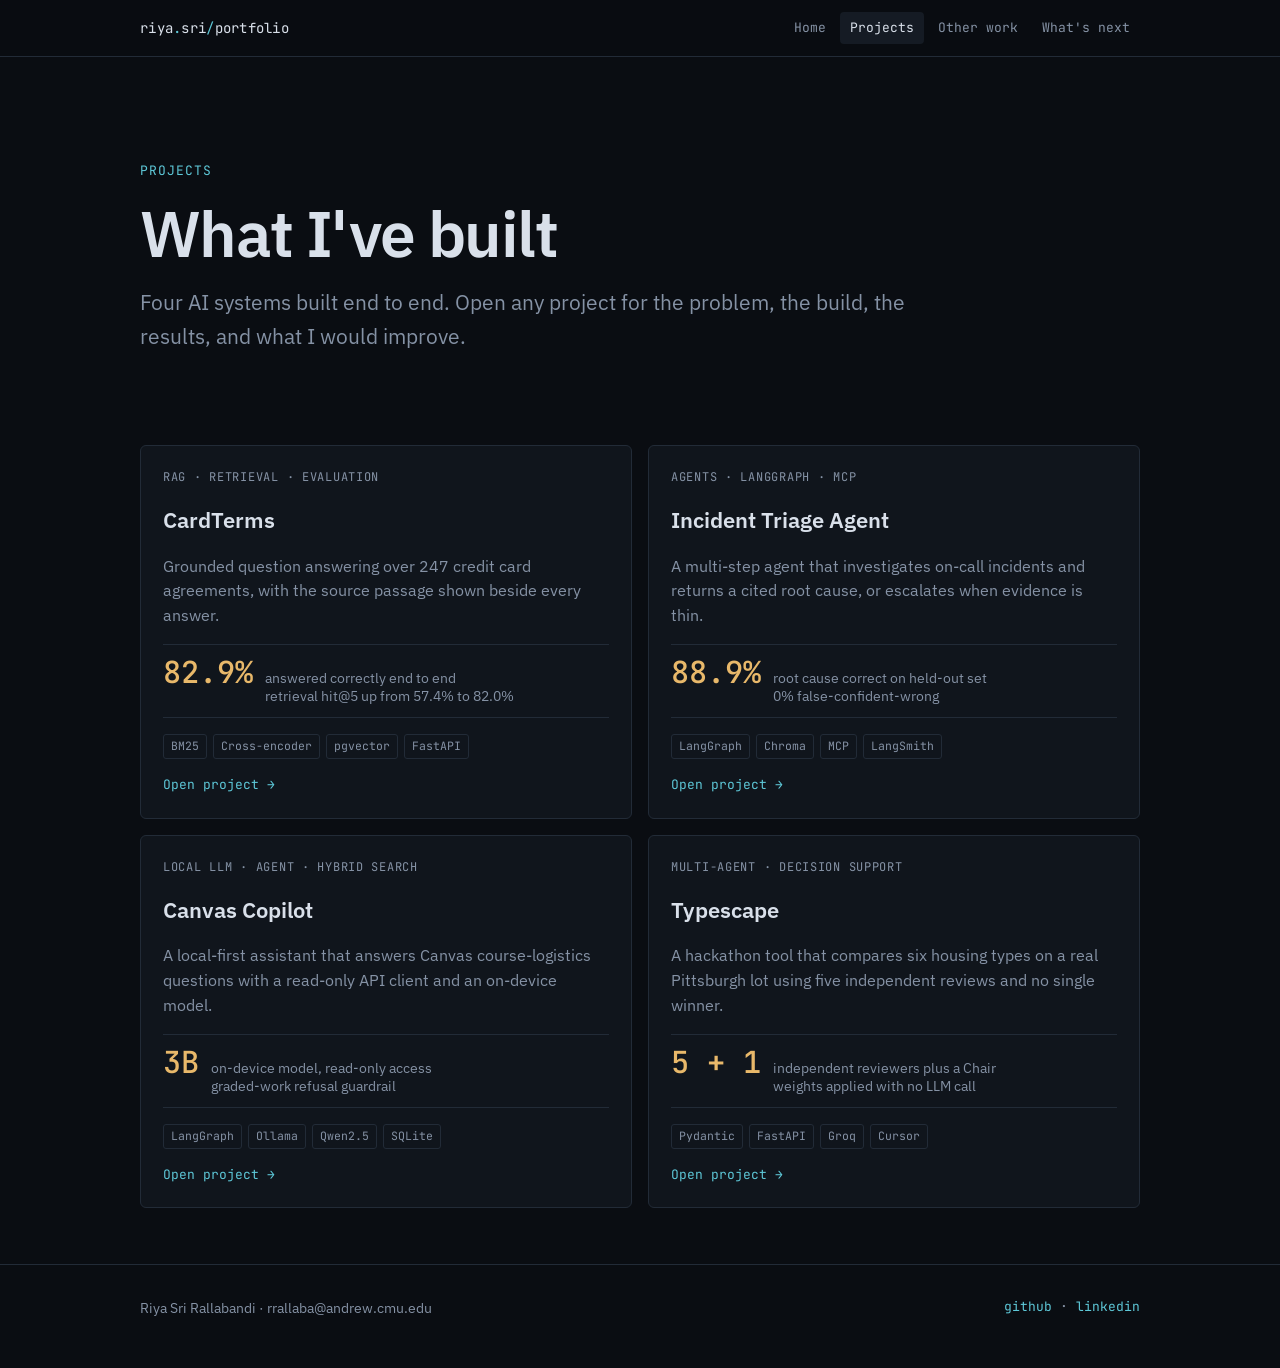
==== projects.html @ 61618014 "Add files via upload" ====
<!doctype html>
<html lang="en">
<head>
<meta charset="utf-8">
<meta name="viewport" content="width=device-width, initial-scale=1">
<title>Projects | Riya Sri Rallabandi</title>
<meta name="theme-color" content="#0a0d12">
<link rel="preconnect" href="https://fonts.googleapis.com">
<link rel="preconnect" href="https://fonts.gstatic.com" crossorigin>
<link rel="stylesheet" href="https://fonts.googleapis.com/css2?family=IBM+Plex+Sans:wght@400;500;600&family=JetBrains+Mono:wght@400;500&display=swap">
<link rel="stylesheet" href="assets/style.css">
</head>
<body>

<header class="bar">
  <div class="wrap">
    <a class="brand" href="index.html">riya<span>.</span>sri<span>/</span>portfolio</a>
    <nav class="nav" aria-label="Main">
      <a href="index.html">Home</a>
      <a href="projects.html" aria-current="page">Projects</a>
      <a href="other-work.html">Other work</a>
      <a href="whats-next.html">What's next</a>
    </nav>
  </div>
</header>

<main>
  <div class="wrap hero">
    <p class="eyebrow">Projects</p>
    <h1>What I've built</h1>
    <p class="lede">Four AI systems built end to end. Open any project for the problem, the build, the results, and what I would improve.</p>
  </div>

  <section style="border-top:0; padding-top:0">
    <div class="wrap">
      <div class="projects">

        <a class="card" href="projects/cardterms.html">
          <span class="kind">RAG · Retrieval · Evaluation</span>
          <h3>CardTerms</h3>
          <p>Grounded question answering over 247 credit card agreements, with the source passage shown beside every answer.</p>
          <div class="readout"><span class="num">82.9%</span><span class="cap">answered correctly end to end<br>retrieval hit@5 up from 57.4% to 82.0%</span></div>
          <div class="stack"><span class="chip">BM25</span><span class="chip">Cross-encoder</span><span class="chip">pgvector</span><span class="chip">FastAPI</span></div>
          <span class="go">Open project →</span>
        </a>

        <a class="card" href="projects/incident-triage-agent.html">
          <span class="kind">Agents · LangGraph · MCP</span>
          <h3>Incident Triage Agent</h3>
          <p>A multi-step agent that investigates on-call incidents and returns a cited root cause, or escalates when evidence is thin.</p>
          <div class="readout"><span class="num">88.9%</span><span class="cap">root cause correct on held-out set<br>0% false-confident-wrong</span></div>
          <div class="stack"><span class="chip">LangGraph</span><span class="chip">Chroma</span><span class="chip">MCP</span><span class="chip">LangSmith</span></div>
          <span class="go">Open project →</span>
        </a>

        <a class="card" href="projects/canvas-copilot.html">
          <span class="kind">Local LLM · Agent · Hybrid search</span>
          <h3>Canvas Copilot</h3>
          <p>A local-first assistant that answers Canvas course-logistics questions with a read-only API client and an on-device model.</p>
          <div class="readout"><span class="num">3B</span><span class="cap">on-device model, read-only access<br>graded-work refusal guardrail</span></div>
          <div class="stack"><span class="chip">LangGraph</span><span class="chip">Ollama</span><span class="chip">Qwen2.5</span><span class="chip">SQLite</span></div>
          <span class="go">Open project →</span>
        </a>

        <a class="card" href="projects/typescape.html">
          <span class="kind">Multi-agent · Decision support</span>
          <h3>Typescape</h3>
          <p>A hackathon tool that compares six housing types on a real Pittsburgh lot using five independent reviews and no single winner.</p>
          <div class="readout"><span class="num">5 + 1</span><span class="cap">independent reviewers plus a Chair<br>weights applied with no LLM call</span></div>
          <div class="stack"><span class="chip">Pydantic</span><span class="chip">FastAPI</span><span class="chip">Groq</span><span class="chip">Cursor</span></div>
          <span class="go">Open project →</span>
        </a>

      </div>
    </div>
  </section>
</main>

<footer>
  <div class="wrap">
    <span>Riya Sri Rallabandi · rrallaba@andrew.cmu.edu</span>
    <span class="mono"><a href="https://github.com/RiyaSriRallabandi" target="_blank" rel="noopener">github</a> · <a href="https://www.linkedin.com/in/riya-sri-rallabandi" target="_blank" rel="noopener">linkedin</a></span>
  </div>
</footer>

</body>
</html>
---- assets/style.css ----
/* Layout concept: one dark, instrument-panel style site. A narrow top bar, a left-aligned hero,
   and project "readouts" that lead with the measured number. Mono is used for data and labels only. */
:root {
  --bg: #0a0d12;
  --surface: #10151c;
  --surface-2: #151b24;
  --line: #222b37;
  --text: #d9e0ea;
  --muted: #8592a5;
  --accent: #5ec8d8;
  --accent-dim: #1b3a42;
  --signal: #e8b86a;
  --font-body: "IBM Plex Sans", system-ui, -apple-system, "Segoe UI", sans-serif;
  --font-mono: "JetBrains Mono", ui-monospace, "SF Mono", Menlo, Consolas, monospace;
  color-scheme: dark;
}

* { box-sizing: border-box; }
html { scroll-behavior: smooth; }
body {
  margin: 0;
  background: var(--bg);
  color: var(--text);
  font-family: var(--font-body);
  font-size: 17px;
  line-height: 1.6;
  -webkit-font-smoothing: antialiased;
}
a { color: var(--accent); text-decoration: none; }
a:hover { text-decoration: underline; text-underline-offset: 3px; }
:focus-visible { outline: 2px solid var(--accent); outline-offset: 3px; border-radius: 2px; }
::selection { background: var(--accent-dim); color: #fff; }

.wrap {
  width: 100%;
  max-width: 1040px;
  margin-inline: auto;
  padding-inline: max(20px, env(safe-area-inset-left, 0px));
}

/* Top bar */
.bar {
  position: sticky; top: 0; z-index: 20;
  background: rgb(10 13 18 / 0.88);
  backdrop-filter: blur(10px);
  border-bottom: 1px solid var(--line);
}
.bar .wrap { display: flex; align-items: center; justify-content: space-between; gap: 16px; min-height: 56px; flex-wrap: wrap; }
.brand { font-family: var(--font-mono); font-size: 14px; color: var(--text); letter-spacing: 0.02em; }
.brand span { color: var(--accent); }
.nav { display: flex; gap: 4px; flex-wrap: wrap; }
.nav a {
  font-family: var(--font-mono); font-size: 13px; color: var(--muted);
  padding: 6px 10px; border-radius: 4px;
}
.nav a:hover, .nav a[aria-current="page"] { color: var(--text); background: var(--surface-2); text-decoration: none; }

/* Hero */
.hero { padding-block: clamp(48px, 9vw, 104px) clamp(36px, 6vw, 64px); }
.eyebrow { font-family: var(--font-mono); font-size: 13px; color: var(--accent); letter-spacing: 0.08em; text-transform: uppercase; margin: 0 0 18px; }
h1 {
  font-size: clamp(2.3rem, 6.4vw, 4rem);
  line-height: 1.04; letter-spacing: -0.025em; font-weight: 600;
  margin: 0 0 20px; text-wrap: balance;
}
.lede { font-size: clamp(1.1rem, 2.2vw, 1.3rem); color: var(--muted); max-width: 40em; margin: 0 0 28px; text-wrap: pretty; }
.lede b { color: var(--text); font-weight: 500; }
.links { display: flex; flex-wrap: wrap; gap: 10px; }
.btn {
  font-family: var(--font-mono); font-size: 13px;
  display: inline-flex; align-items: center; gap: 8px;
  padding: 9px 14px; border: 1px solid var(--line); border-radius: 4px;
  color: var(--text); background: var(--surface);
}
.btn:hover { border-color: var(--accent); text-decoration: none; }
.btn.primary { background: var(--accent); border-color: var(--accent); color: #06161a; font-weight: 500; }
.btn.primary:hover { filter: brightness(1.08); }

/* Draft marker for content still to be supplied */
.draft {
  border: 1px dashed #4a4130; background: rgb(232 184 106 / 0.06);
  color: var(--signal); font-family: var(--font-mono); font-size: 12.5px;
  padding: 10px 14px; border-radius: 4px; margin: 0 0 24px; max-width: 46em;
}

/* Sections */
section { padding-block: clamp(32px, 5vw, 56px); border-top: 1px solid var(--line); }
.label { font-family: var(--font-mono); font-size: 12.5px; color: var(--muted); letter-spacing: 0.1em; text-transform: uppercase; margin: 0 0 8px; }
h2 { font-size: clamp(1.5rem, 3.4vw, 2rem); letter-spacing: -0.015em; line-height: 1.2; font-weight: 600; margin: 0 0 28px; text-wrap: balance; }
h3 { font-size: 1.15rem; font-weight: 600; margin: 0 0 6px; }

/* Principles */
.principles { display: grid; grid-template-columns: repeat(3, minmax(0, 1fr)); gap: 28px; }
.principles p { margin: 0; color: var(--muted); font-size: 15.5px; }
.principles h3 { color: var(--text); }
.principles .tag { font-family: var(--font-mono); font-size: 12px; color: var(--accent); display: block; margin-bottom: 8px; }

/* Project cards */
.projects { display: grid; grid-template-columns: repeat(2, minmax(0, 1fr)); gap: 16px; }
.card {
  display: flex; flex-direction: column; gap: 16px; min-width: 0;
  background: var(--surface); border: 1px solid var(--line); border-radius: 6px;
  padding: 22px; color: var(--text);
  transition: border-color 0.15s, transform 0.15s;
}
.card:hover { border-color: var(--accent); text-decoration: none; transform: translateY(-2px); }
.card .kind { font-family: var(--font-mono); font-size: 12px; color: var(--muted); letter-spacing: 0.06em; text-transform: uppercase; }
.card h3 { font-size: 1.35rem; margin: 0; }
.card p { margin: 0; color: var(--muted); font-size: 15.5px; }
.readout { display: flex; align-items: baseline; gap: 12px; padding-block: 12px; border-block: 1px solid var(--line); }
.readout .num { font-family: var(--font-mono); font-size: 1.9rem; font-weight: 500; color: var(--signal); font-variant-numeric: tabular-nums; line-height: 1; }
.readout .cap { font-size: 13.5px; color: var(--muted); line-height: 1.35; }
.stack { display: flex; flex-wrap: wrap; gap: 6px; margin-top: auto; }
.chip { font-family: var(--font-mono); font-size: 11.5px; color: var(--muted); border: 1px solid var(--line); border-radius: 3px; padding: 2px 7px; }
.go { font-family: var(--font-mono); font-size: 13px; color: var(--accent); }

/* Secondary rows */
.rows { display: grid; gap: 12px; }
.row {
  display: flex; justify-content: space-between; gap: 16px; align-items: center; flex-wrap: wrap;
  padding: 16px 20px; border: 1px solid var(--line); border-radius: 6px; background: var(--surface); color: var(--text);
}
.row:hover { border-color: var(--accent); text-decoration: none; }
.row p { margin: 0; color: var(--muted); font-size: 15px; }

/* Project / stub pages */
.crumb { font-family: var(--font-mono); font-size: 13px; color: var(--muted); margin: 0 0 16px; }
.outline { list-style: none; padding: 0; margin: 0; display: grid; gap: 10px; counter-reset: s; }
.outline li { padding: 14px 18px; border: 1px solid var(--line); border-radius: 6px; background: var(--surface); }
.outline li b { display: block; font-weight: 500; }
.outline li span { color: var(--muted); font-size: 15px; }

footer { border-top: 1px solid var(--line); padding-block: 32px 48px; color: var(--muted); font-size: 14px; }
footer .wrap { display: flex; flex-wrap: wrap; gap: 12px 24px; justify-content: space-between; }
footer .mono { font-family: var(--font-mono); font-size: 13px; }

@media (max-width: 760px) {
  .principles, .projects { grid-template-columns: 1fr; }
  body { font-size: 16px; }
}
@media (prefers-reduced-motion: reduce) {
  html { scroll-behavior: auto; }
  .card { transition: none; }
  .card:hover { transform: none; }
}

/* Home: intro, photo, two-column text sections */
.intro { display: grid; grid-template-columns: minmax(0, 1fr) 280px; gap: 48px; align-items: center; }
.intro .lede { margin-bottom: 24px; }
.photo {
  position: relative; width: 100%; max-width: 280px; aspect-ratio: 1 / 1; justify-self: end;
  border: 1px solid var(--line); border-radius: 6px; overflow: hidden; background: var(--surface-2);
}
.photo img { position: absolute; inset: 0; width: 100%; height: 100%; object-fit: cover; }
.photo .initials {
  position: absolute; inset: 0; display: grid; place-items: center;
  font-family: var(--font-mono); font-size: 3.2rem; color: var(--accent-dim);
}
.two-col { display: grid; grid-template-columns: 240px minmax(0, 1fr); gap: 48px; }
.two-col h2 { margin-bottom: 0; }
.prose p { margin: 0 0 18px; max-width: 40em; text-wrap: pretty; }
.prose p:last-child { margin-bottom: 0; }
.edu-list { display: grid; gap: 24px; }
.edu-head { display: flex; justify-content: space-between; gap: 8px 16px; flex-wrap: wrap; align-items: baseline; }
.edu .dates { font-family: var(--font-mono); font-size: 13px; color: var(--muted); }
.edu p { margin: 4px 0 0; color: var(--muted); }
.edu .meta { font-family: var(--font-mono); font-size: 13px; color: var(--signal); margin-top: 8px; }
.pointer { display: flex; align-items: center; justify-content: space-between; gap: 16px; flex-wrap: wrap; }
.pointer p { margin: 0; font-size: 1.15rem; }

@media (max-width: 760px) {
  .intro { grid-template-columns: 1fr; gap: 28px; }
  .photo { justify-self: start; max-width: 200px; order: -1; }
  .two-col { grid-template-columns: 1fr; gap: 16px; }
}
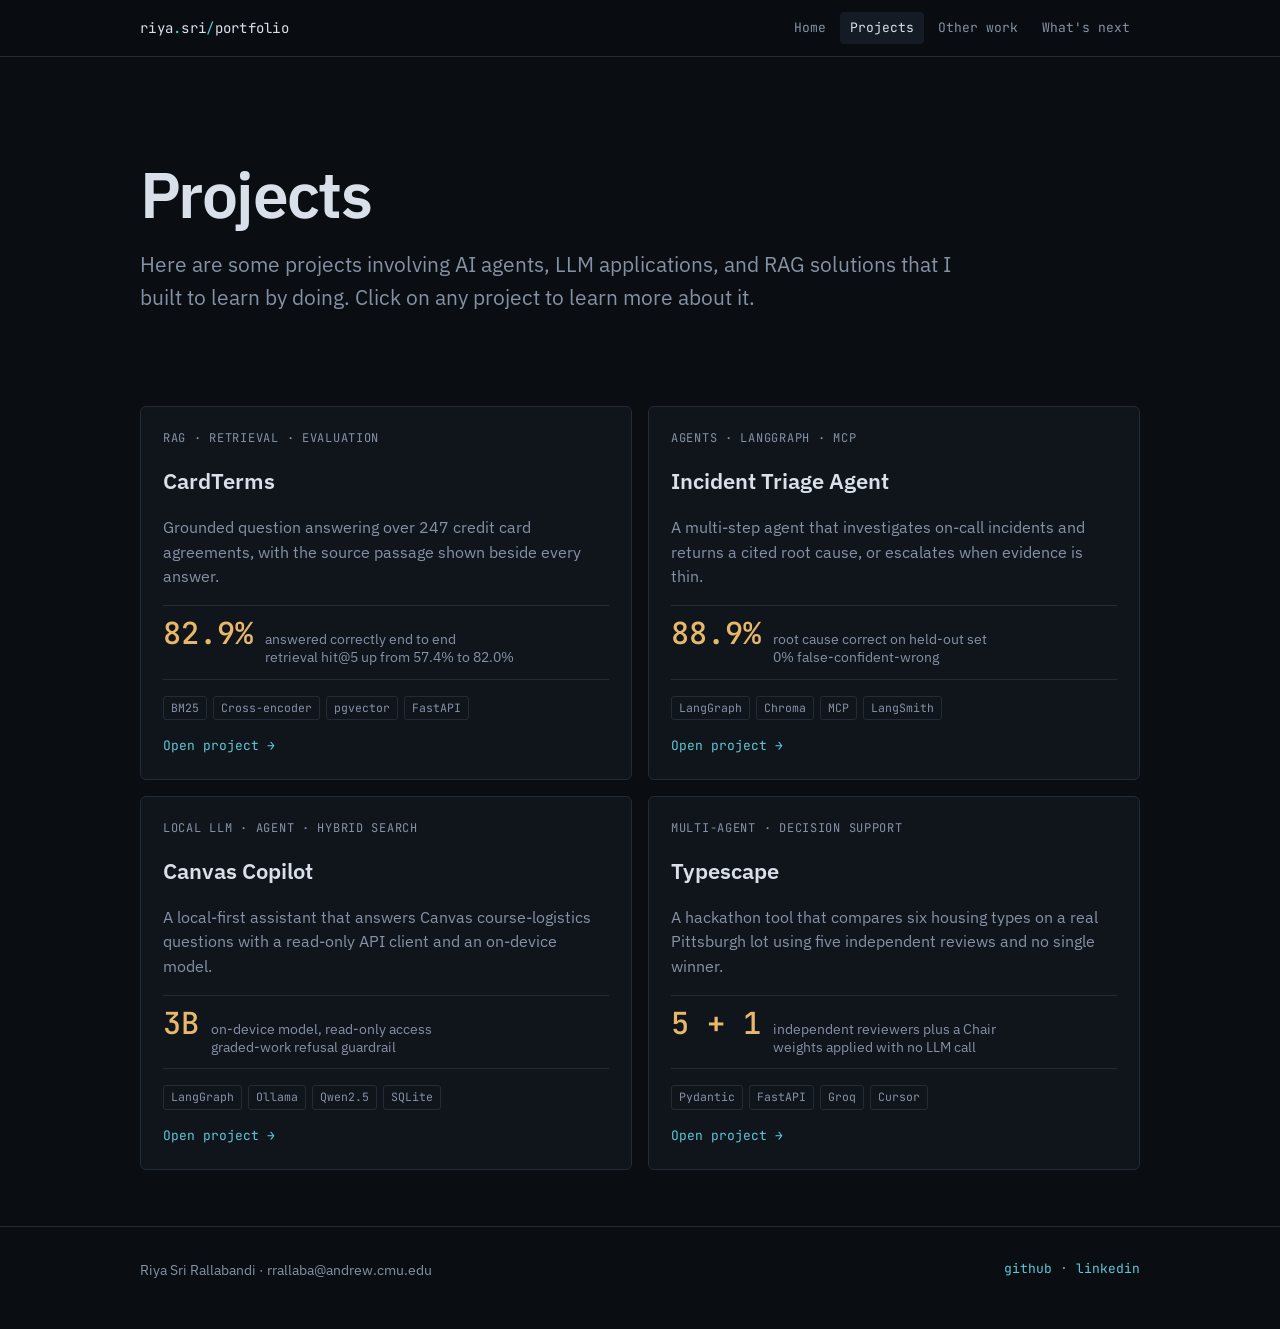
==== commit c48b0f27: "Add CardTerms project page" ====
--- a/projects.html
+++ b/projects.html
@@ -26,9 +26,8 @@
 
 <main>
   <div class="wrap hero">
-    <p class="eyebrow">Projects</p>
-    <h1>What I've built</h1>
-    <p class="lede">Four AI systems built end to end. Open any project for the problem, the build, the results, and what I would improve.</p>
+    <h1>Projects</h1>
+    <p class="lede">Here are some projects involving AI agents, LLM applications, and RAG solutions that I built to learn by doing. Click on any project to learn more about it.</p>
   </div>
 
   <section style="border-top:0; padding-top:0">
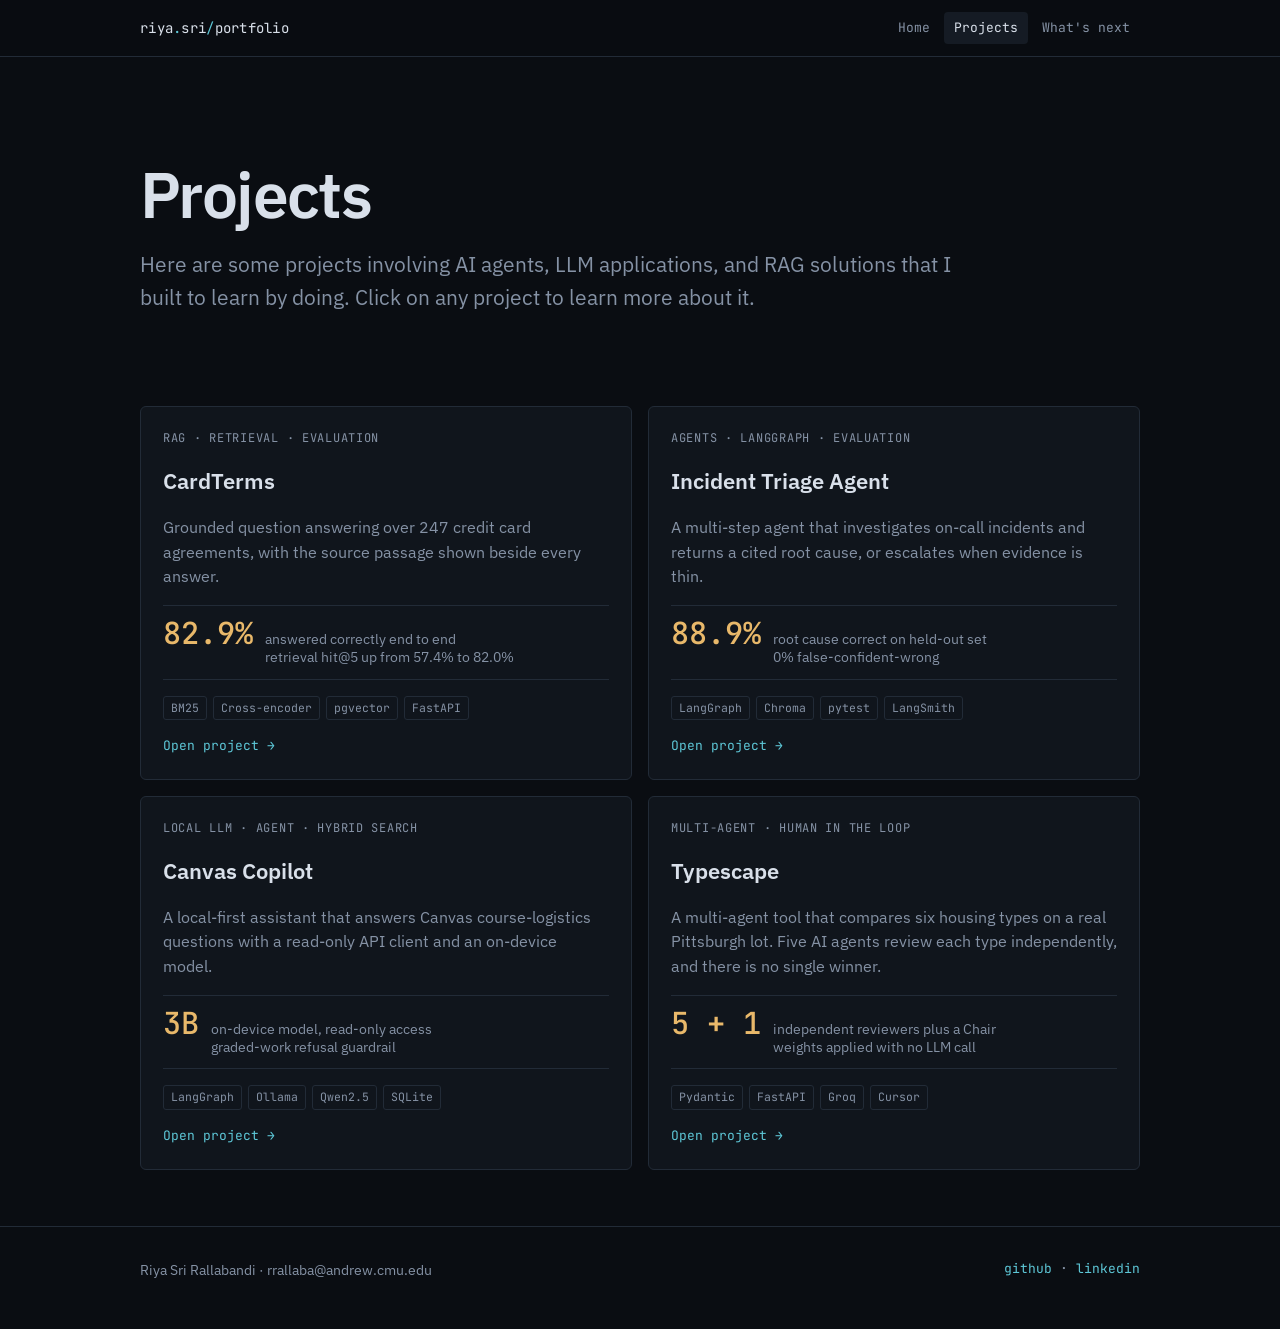
==== commit 7e80a97e: "Add Future Projects page" ====
--- a/projects.html
+++ b/projects.html
@@ -18,7 +18,6 @@
     <nav class="nav" aria-label="Main">
       <a href="index.html">Home</a>
       <a href="projects.html" aria-current="page">Projects</a>
-      <a href="other-work.html">Other work</a>
       <a href="whats-next.html">What's next</a>
     </nav>
   </div>
@@ -44,11 +43,11 @@
         </a>
 
         <a class="card" href="projects/incident-triage-agent.html">
-          <span class="kind">Agents · LangGraph · MCP</span>
+          <span class="kind">Agents · LangGraph · Evaluation</span>
           <h3>Incident Triage Agent</h3>
           <p>A multi-step agent that investigates on-call incidents and returns a cited root cause, or escalates when evidence is thin.</p>
           <div class="readout"><span class="num">88.9%</span><span class="cap">root cause correct on held-out set<br>0% false-confident-wrong</span></div>
-          <div class="stack"><span class="chip">LangGraph</span><span class="chip">Chroma</span><span class="chip">MCP</span><span class="chip">LangSmith</span></div>
+          <div class="stack"><span class="chip">LangGraph</span><span class="chip">Chroma</span><span class="chip">pytest</span><span class="chip">LangSmith</span></div>
           <span class="go">Open project →</span>
         </a>
 
@@ -62,9 +61,9 @@
         </a>
 
         <a class="card" href="projects/typescape.html">
-          <span class="kind">Multi-agent · Decision support</span>
+          <span class="kind">Multi-agent · Human in the loop</span>
           <h3>Typescape</h3>
-          <p>A hackathon tool that compares six housing types on a real Pittsburgh lot using five independent reviews and no single winner.</p>
+          <p>A multi-agent tool that compares six housing types on a real Pittsburgh lot. Five AI agents review each type independently, and there is no single winner.</p>
           <div class="readout"><span class="num">5 + 1</span><span class="cap">independent reviewers plus a Chair<br>weights applied with no LLM call</span></div>
           <div class="stack"><span class="chip">Pydantic</span><span class="chip">FastAPI</span><span class="chip">Groq</span><span class="chip">Cursor</span></div>
           <span class="go">Open project →</span>
--- a/assets/style.css
+++ b/assets/style.css
@@ -173,3 +173,15 @@
   .photo { justify-self: start; max-width: 200px; order: -1; }
   .two-col { grid-template-columns: 1fr; gap: 16px; }
 }
+
+/* Education entries: a fixed logo column keeps both text blocks aligned */
+.edu { display: grid; grid-template-columns: 100px minmax(0, 1fr); gap: 16px; align-items: start; }
+.edu-logo { width: 64px; height: 64px; justify-self: center; border-radius: 6px; object-fit: contain; }
+.edu-logo.uci { width: 100px; height: 100px; }
+.edu-text { min-width: 0; }
+
+@media (max-width: 760px) {
+  .edu { grid-template-columns: 72px minmax(0, 1fr); }
+  .edu-logo { width: 48px; height: 48px; }
+  .edu-logo.uci { width: 72px; height: 72px; }
+}
